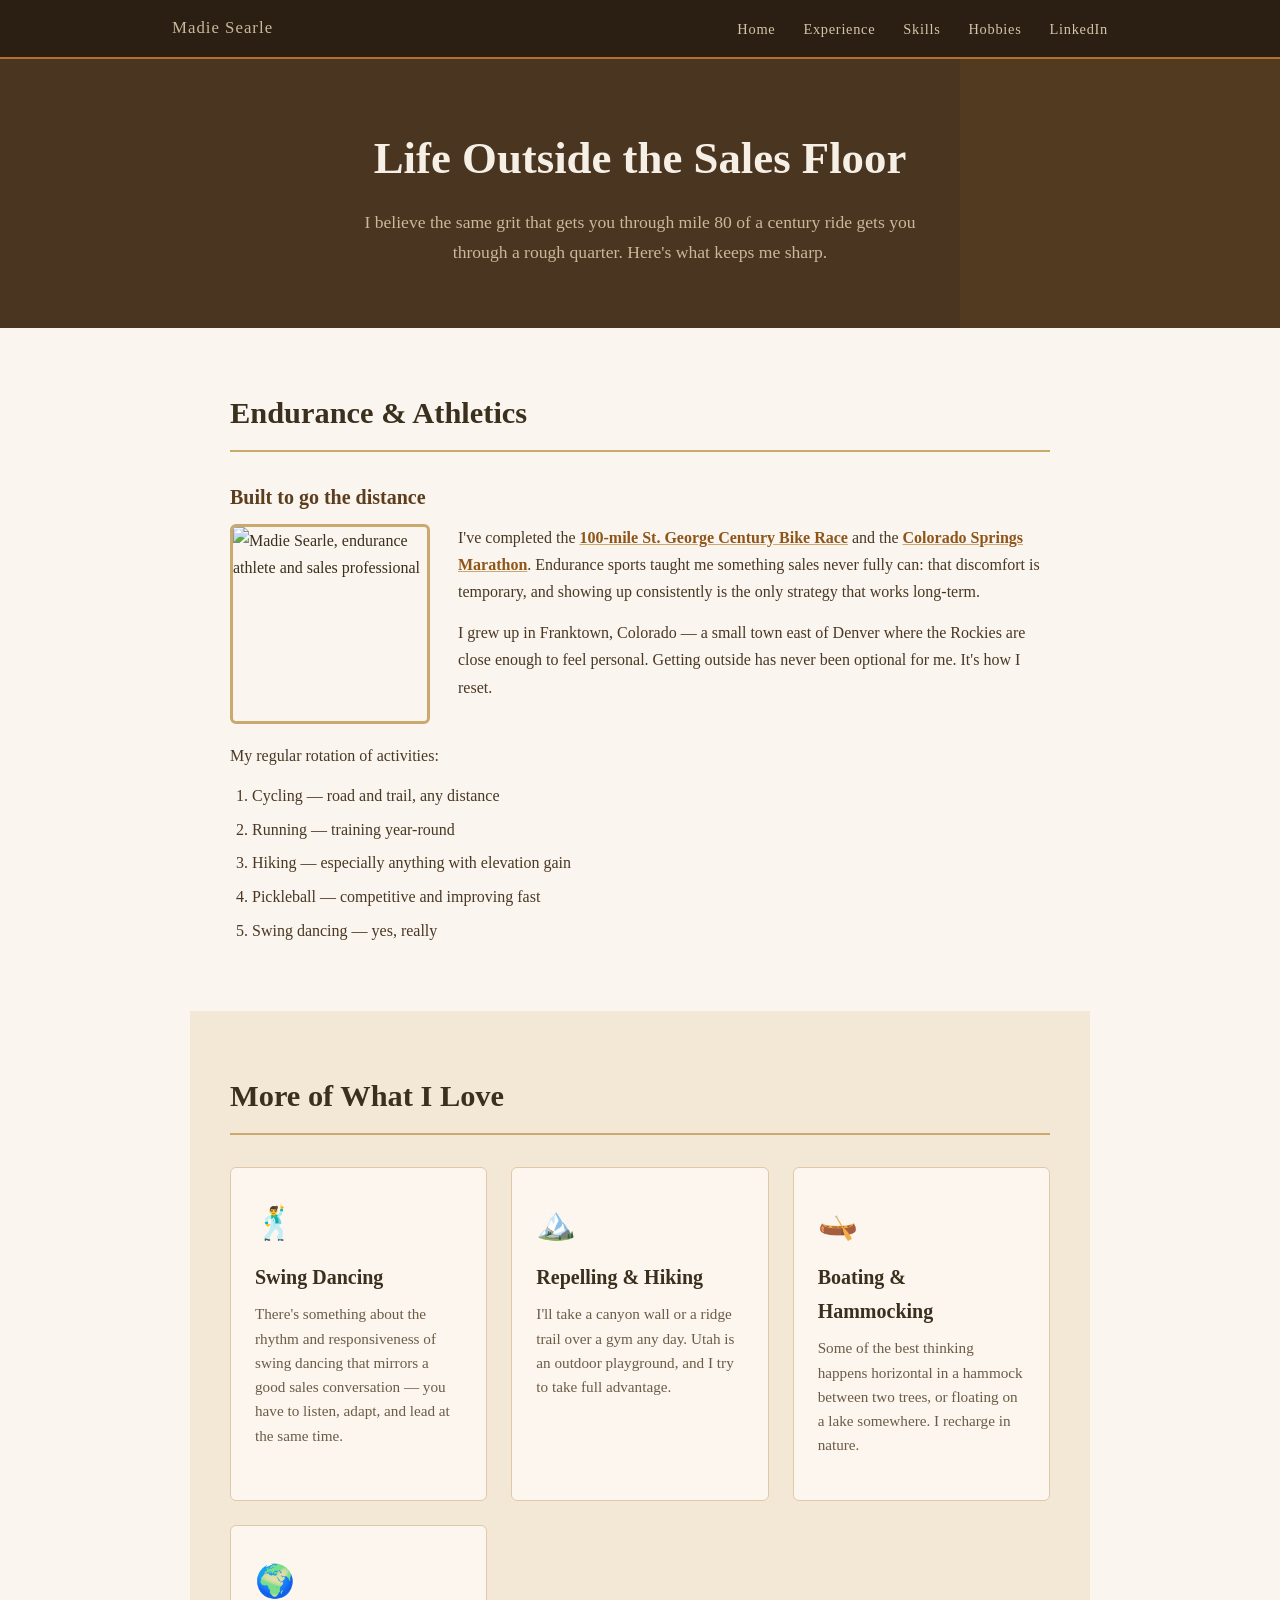
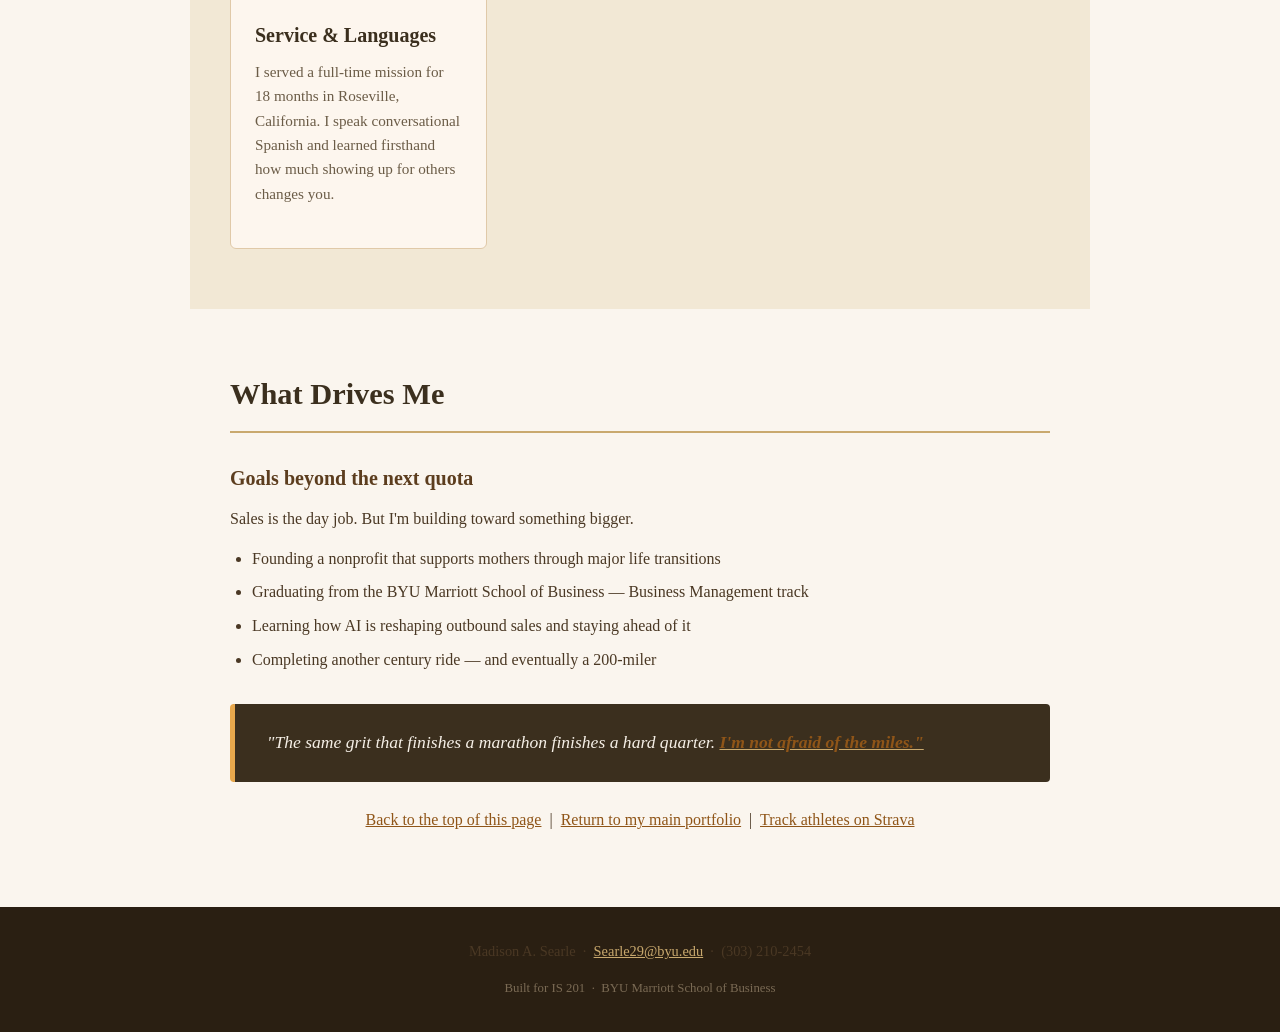
==== hobbies.html @ 1a2163f2 "Add files via upload" ====
<!DOCTYPE html>
<html lang="en">
<head>
  <meta charset="UTF-8">
  <meta name="viewport" content="width=device-width, initial-scale=1.0">
  <title>Madie Searle — Hobbies &amp; Life Outside Work</title>
  <link rel="stylesheet" href="styles.css">

  <!-- Internal style block on second page (Chapter 24 requirement) -->
  <style>
    #hobbies-hero {
      background-color: #4a3520;
      color: #f5efe6;
      padding: 120px 40px 60px;
      text-align: center;
      position: relative;
    }

    #hobbies-hero h1 {
      font-size: 2.8rem;
      color: #f5efe6;
      margin-bottom: 12px;
    }

    #hobbies-hero p {
      color: #c9b89a;
      font-size: 1.1rem;
      max-width: 580px;
      margin: 0 auto;
    }

    .hobby-grid {
      display: grid;
      grid-template-columns: repeat(auto-fit, minmax(240px, 1fr));
      gap: 24px;
      margin-top: 32px;
    }

    .hobby-card {
      background-color: #fdf6ee;
      border: 1px solid #e0c9a8;
      border-radius: 6px;
      padding: 28px 24px;
      position: relative;
    }

    .hobby-card h3 {
      color: #3b2f1e;
      margin-bottom: 8px;
    }

    .hobby-card p {
      color: #6b5c47;
      font-size: 0.95rem;
      line-height: 1.6;
    }

    .hobby-icon {
      font-size: 2rem;
      margin-bottom: 10px;
      display: block;
    }
  </style>
</head>
<body>

  <!-- ========== FIXED NAVIGATION ========== -->
  <nav id="main-nav">
    <div class="nav-inner">
      <span class="nav-logo">Madie Searle</span>
      <ul>
        <li><a href="index.html">Home</a></li>
        <li><a href="index.html#experience">Experience</a></li>
        <li><a href="index.html#skills">Skills</a></li>
        <li><a href="hobbies.html">Hobbies</a></li>
        <li><a href="https://www.linkedin.com/in/madie-searle-993b582a9" target="_blank">LinkedIn</a></li>
      </ul>
    </div>
  </nav>

  <!-- ========== HERO ========== -->
  <header id="hobbies-hero">
    <div class="hero-accent"></div>
    <h1>Life Outside the Sales Floor</h1>
    <p>
      I believe the same grit that gets you through mile 80 of a century ride gets you through a rough quarter.
      Here's what keeps me sharp.
    </p>
  </header>

  <!-- ========== MAIN CONTENT ========== -->
  <main>

    <!-- ========== ENDURANCE SECTION ========== -->
    <!-- Endurance sports: biggest part of her identity outside work -->
    <section id="endurance" class="section section-light">
      <h2>Endurance &amp; Athletics</h2>
      <h3>Built to go the distance</h3>

      <div class="floated-block">
        <!-- Floated image with text wrap -->
        <img
          src="images/Madie.png"
          alt="Madie Searle, endurance athlete and sales professional"
          width="200"
          height="200"
          class="floated-img"
        >
        <p>
          I've completed the <span class="emphasis">100-mile St. George Century Bike Race</span> and the
          <span class="emphasis">Colorado Springs Marathon</span>. Endurance sports taught me something sales never fully can:
          that discomfort is temporary, and showing up consistently is the only strategy that works long-term.
        </p>
        <p>
          I grew up in Franktown, Colorado — a small town east of Denver where the Rockies are close enough to feel personal.
          Getting outside has never been optional for me. It's how I reset.
        </p>
        <br>
        <p id="activities-anchor">My regular rotation of activities:</p>
      </div>

      <!-- Ordered list: ranked by how often she does them -->
      <ol class="styled-list">
        <li>Cycling — road and trail, any distance</li>
        <li>Running — training year-round</li>
        <li>Hiking — especially anything with elevation gain</li>
        <li>Pickleball — competitive and improving fast</li>
        <li>Swing dancing — yes, really</li>
      </ol>
    </section>

    <!-- ========== HOBBY CARDS ========== -->
    <!-- Additional hobbies in card format -->
    <section id="more-hobbies" class="section section-warm">
      <h2>More of What I Love</h2>

      <div class="hobby-grid">

        <div class="hobby-card" id="dancing-card">
          <span class="hobby-icon">🕺</span>
          <h3>Swing Dancing</h3>
          <p>
            There's something about the rhythm and responsiveness of swing dancing that mirrors a good sales conversation — 
            you have to listen, adapt, and lead at the same time.
          </p>
        </div>

        <div class="hobby-card">
          <span class="hobby-icon">🏔️</span>
          <h3>Repelling &amp; Hiking</h3>
          <p>
            I'll take a canyon wall or a ridge trail over a gym any day. Utah is an outdoor playground, and I try to take full advantage.
          </p>
        </div>

        <div class="hobby-card">
          <span class="hobby-icon">🛶</span>
          <h3>Boating &amp; Hammocking</h3>
          <p>
            Some of the best thinking happens horizontal in a hammock between two trees, or floating on a lake somewhere.
            I recharge in nature.
          </p>
        </div>

        <div class="hobby-card">
          <span class="hobby-icon">🌍</span>
          <h3>Service &amp; Languages</h3>
          <p>
            I served a full-time mission for 18 months in Roseville, California. I speak conversational Spanish and 
            learned firsthand how much showing up for others changes you.
          </p>
        </div>

      </div>
    </section>

    <!-- ========== VALUES SECTION ========== -->
    <!-- What drives her -->
    <section id="values" class="section section-light">
      <h2>What Drives Me</h2>
      <h3>Goals beyond the next quota</h3>

      <p>Sales is the day job. But I'm building toward something bigger.</p>

      <ul class="styled-list">
        <li>Founding a nonprofit that supports mothers through major life transitions</li>
        <li>Graduating from the BYU Marriott School of Business — Business Management track</li>
        <li>Learning how AI is reshaping outbound sales and staying ahead of it</li>
        <li>Completing another century ride — and eventually a 200-miler</li>
      </ul>

      <div class="callout-box" style="margin-top: 32px;">
        <p>
          "The same grit that finishes a marathon finishes a hard quarter.
          <span class="emphasis">I'm not afraid of the miles."</span>
        </p>
      </div>

      <!-- Anchor link back to top of page -->
      <p style="margin-top: 24px; text-align: center;">
        <a href="#endurance">Back to the top of this page</a> &nbsp;|&nbsp;
        <a href="index.html">Return to my main portfolio</a> &nbsp;|&nbsp;
        <a href="https://www.strava.com" target="_blank">Track athletes on Strava</a>
      </p>
    </section>

  </main>

  <!-- ========== FOOTER ========== -->
  <footer id="main-footer">
    <p>Madison A. Searle &nbsp;·&nbsp; <a href="mailto:searle29@byu.edu">Searle29@byu.edu</a> &nbsp;·&nbsp; (303) 210-2454</p>
    <p class="footer-small">Built for IS 201 &nbsp;·&nbsp; BYU Marriott School of Business</p>
  </footer>

</body>
</html>
---- styles.css ----
/* ============================================================
   styles.css — Madison Searle Personal Portfolio
   Warm earthy palette: deep walnut, clay, parchment, sage
   ============================================================ */

/* ── RESET & BASE ── */
* {
  box-sizing: border-box;
  margin: 0;
  padding: 0;
}

body {
  font-family: Georgia, 'Times New Roman', serif;
  background-color: #faf5ee;
  color: #3b2f1e;
  line-height: 1.7;
  font-size: 16px;
}

/* ── TYPOGRAPHY SCALE ── */
h1, h2, h3 {
  font-family: 'Palatino Linotype', Palatino, Georgia, serif;
  color: #3b2f1e;
}

h2 {
  font-size: 1.9rem;
  border-bottom: 2px solid #c9a96e;
  padding-bottom: 10px;
  margin-bottom: 28px;
}

h3 {
  font-size: 1.25rem;
  margin-bottom: 10px;
  color: #5c3d1e;
}

p {
  margin-bottom: 14px;
  color: #4a3824;
}

/* ── FIXED NAVIGATION ── */
/* Nav stays visible on scroll using position: fixed */
#main-nav {
  position: fixed;
  top: 0;
  left: 0;
  width: 100%;
  background-color: #2a1f12;
  z-index: 100;
  border-bottom: 2px solid #b5712a;
}

.nav-inner {
  max-width: 1000px;
  margin: 0 auto;
  padding: 14px 32px;
  display: flex;
  align-items: center;
  justify-content: space-between;
}

.nav-logo {
  color: #c9b89a;
  font-size: 1.05rem;
  font-family: 'Palatino Linotype', Palatino, Georgia, serif;
  letter-spacing: 0.06em;
}

#main-nav ul {
  list-style: none;
  display: flex;
  gap: 28px;
}

#main-nav ul li a {
  color: #d4c4a8;
  text-decoration: none;
  font-size: 0.9rem;
  letter-spacing: 0.05em;
  transition: color 0.2s;
}

/* ── LINK STATES (pseudo-classes required) ── */
#main-nav ul li a:hover {
  color: #e8a84c;
}

#main-nav ul li a:visited {
  color: #b8a88c;
}

a {
  color: #8f5518;
  text-decoration: underline;
}

a:hover {
  color: #b5712a;
  text-decoration: none;
}

a:visited {
  color: #7a4a30;
}

/* ── HERO PHOTO ── */
.hero-photo {
  border-radius: 50%;
  border: 4px solid #c9a96e;
  margin-bottom: 20px;
  display: block;
  margin-left: auto;
  margin-right: auto;
  object-fit: cover;
}

.hero-content {
  position: relative;
  z-index: 2;
  max-width: 700px;
  margin: 0 auto;
}

.hero-sub {
  color: #d4c4a8;
  font-size: 1rem;
  margin-bottom: 24px;
  line-height: 1.6;
}

/* ── HERO ACCENT: absolute positioned decorative element ── */
/* Uses position: absolute and z-index to sit behind content */
.hero-accent {
  position: absolute;
  top: 0;
  right: 0;
  width: 320px;
  height: 100%;
  background-color: rgba(181, 113, 42, 0.08);
  z-index: 1;
  pointer-events: none;
}

/* ── SECTIONS ── */
.section {
  max-width: 900px;
  margin: 0 auto;
  padding: 60px 40px;
}

/* Section background color variations */
.section-light {
  background-color: #faf5ee;
}

.section-warm {
  background-color: #f2e8d5;
}

/* ── ID SELECTOR: about grid ── */
/* Demonstrates #id selector in CSS */
#about .about-grid {
  display: grid;
  grid-template-columns: 1fr 300px;
  gap: 48px;
  align-items: start;
}

/* ── STAT CARDS ── */
.about-stats {
  display: flex;
  flex-direction: column;
  gap: 16px;
}

.stat-card {
  background-color: #3b2f1e;
  color: #f5efe6;
  padding: 20px 24px;
  border-radius: 4px;
  text-align: center;
  /* Box model: explicit margin, padding, and border all set */
  margin: 4px 0;
  border: 2px solid #c9a96e;
}

.stat-num {
  display: block;
  font-size: 2.2rem;
  font-family: 'Palatino Linotype', Palatino, Georgia, serif;
  color: #e8a84c;
  font-weight: bold;
}

.stat-label {
  font-size: 0.85rem;
  color: #c9b89a;
  line-height: 1.4;
}

/* ── JOB CARDS ── */
.job-card {
  background-color: #fdf6ee;
  border-left: 4px solid #b5712a;
  padding: 24px 28px;
  margin-bottom: 24px;
  border-radius: 0 4px 4px 0;
}

.job-header {
  margin-bottom: 12px;
}

.job-meta {
  font-size: 0.88rem;
  color: #8f7055;
  display: block;
  margin-top: 4px;
}

.job-card ul {
  padding-left: 20px;
  color: #4a3824;
}

.job-card ul li {
  margin-bottom: 6px;
  line-height: 1.6;
}

/* ── SKILLS SECTION ── */
.skills-columns {
  display: grid;
  grid-template-columns: 1fr 1fr;
  gap: 48px;
  margin-bottom: 40px;
}

/* ── LISTS ── */
/* Ordered and unordered lists styled intentionally */
ol.styled-list, ul.styled-list {
  padding-left: 22px;
  color: #4a3824;
}

ol.styled-list li, ul.styled-list li {
  margin-bottom: 8px;
  line-height: 1.6;
}

/* Skills lists in two-column layout */
.skills-columns ol, .skills-columns ul {
  padding-left: 20px;
  color: #4a3824;
}

.skills-columns li {
  margin-bottom: 7px;
}

/* ── EDUCATION BLOCK ── */
.education-block {
  background-color: #f2e8d5;
  border: 1px solid #d4b896;
  border-radius: 4px;
  padding: 28px 32px;
  margin-top: 32px;
}

.education-block p {
  margin-bottom: 6px;
}

/* ── ANCHOR SECTION ── */
.anchor-section {
  text-align: center;
  padding: 32px 40px;
}

/* ── FLOATED IMAGE (Chapter 25 requirement) ── */
.floated-block {
  overflow: hidden;
}

.floated-img {
  float: left;
  margin: 0 28px 16px 0;
  border-radius: 6px;
  border: 3px solid #c9a96e;
  object-fit: cover;
}

/* ── CALLOUT BOX ── */
.callout-box {
  background-color: #3b2f1e;
  color: #f5efe6;
  padding: 24px 32px;
  border-radius: 4px;
  border-left: 5px solid #e8a84c;
  font-style: italic;
  font-size: 1.1rem;
}

.callout-box p {
  color: #f5efe6;
  margin-bottom: 0;
}

/* ── CLASS SELECTORS ── */
/* .emphasis: inline highlight */
.emphasis {
  color: #8f5518;
  font-weight: bold;
  /* text-decoration applied to a non-link element */
  text-decoration: underline;
  text-decoration-color: #c9a96e;
}

/* .highlight-text: used in hero */
.highlight-text {
  color: #e8a84c;
  font-style: italic;
}

/* ── POSITION: RELATIVE demo ── */
/* The #dancing-card has a relative position for badge placement */
#dancing-card {
  position: relative;
}

/* ── FOOTER ── */
#main-footer {
  background-color: #2a1f12;
  color: #c9b89a;
  text-align: center;
  padding: 32px 40px;
  margin-top: 0;
  font-size: 0.9rem;
}

#main-footer a {
  color: #c9a96e;
}

#main-footer a:hover {
  color: #e8a84c;
}

.footer-small {
  font-size: 0.8rem;
  color: #7a6a54;
  margin-top: 6px;
  margin-bottom: 0;
}

/* ── RESPONSIVE: simple mobile stack ── */
@media (max-width: 700px) {
  #about .about-grid {
    grid-template-columns: 1fr;
  }

  .skills-columns {
    grid-template-columns: 1fr;
  }

  .section {
    padding: 48px 20px;
  }

  .nav-inner {
    flex-direction: column;
    gap: 10px;
  }

  #main-nav ul {
    gap: 14px;
    flex-wrap: wrap;
    justify-content: center;
  }
}
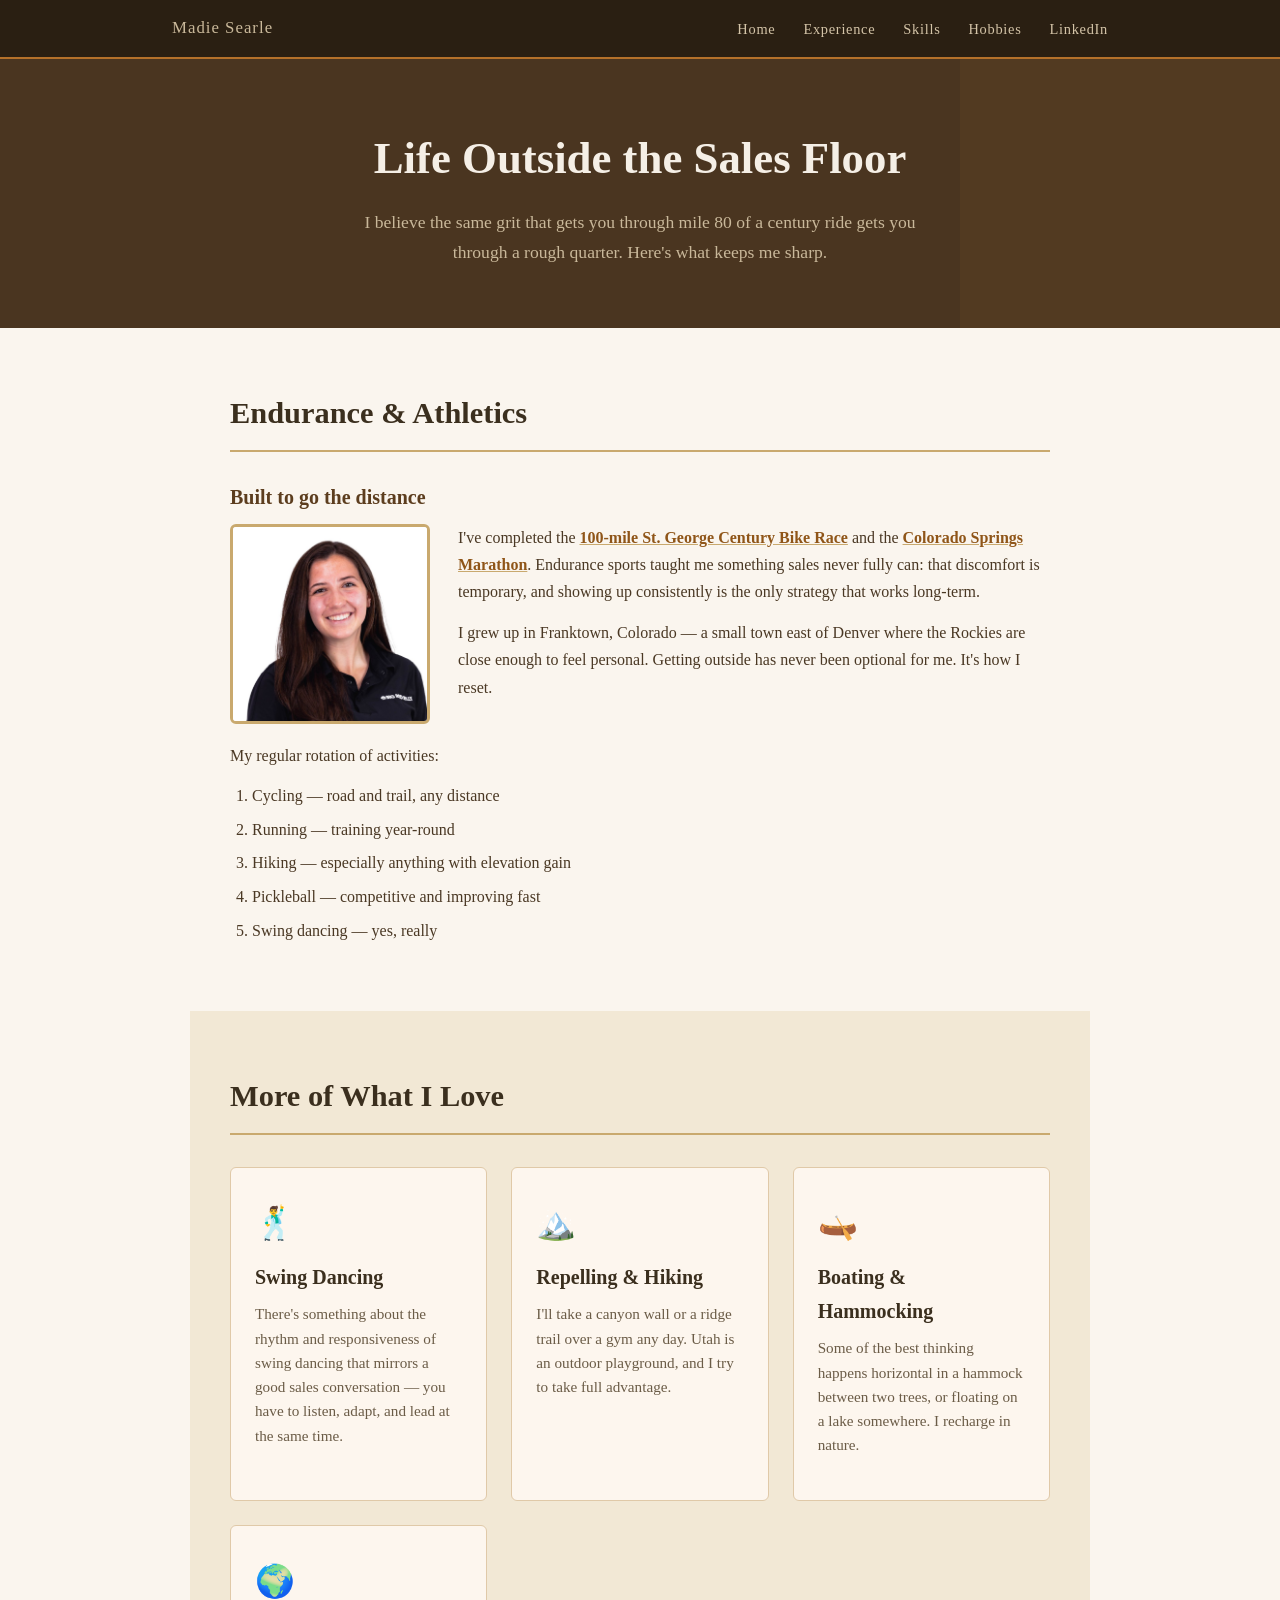
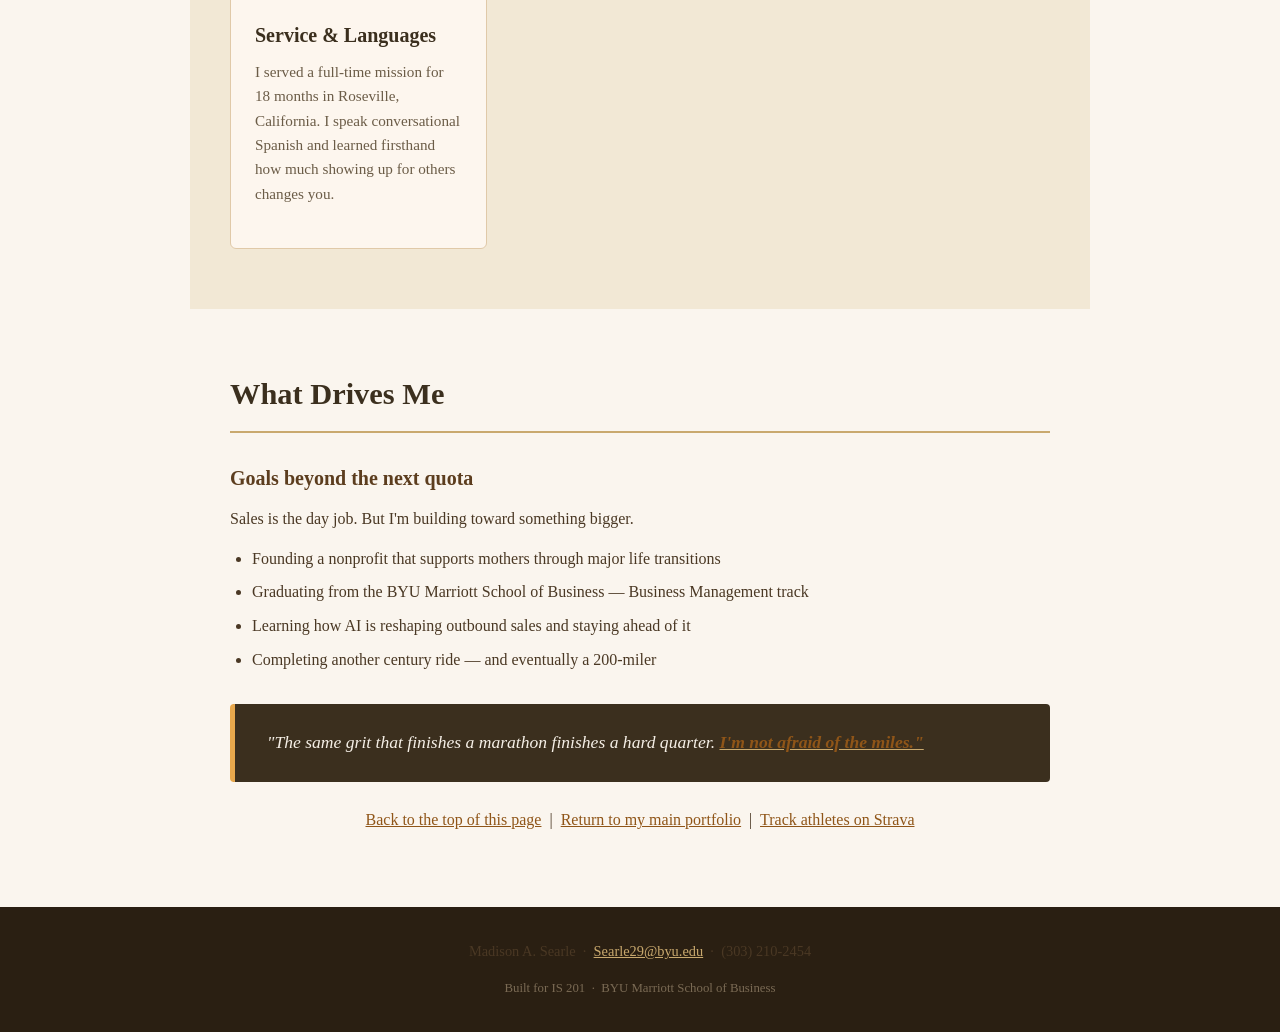
==== commit 7957fe90: "Update hobbies.html" ====
--- a/hobbies.html
+++ b/hobbies.html
@@ -100,7 +100,7 @@
       <div class="floated-block">
         <!-- Floated image with text wrap -->
         <img
-          src="images/Madie.png"
+          src="Madie.png"
           alt="Madie Searle, endurance athlete and sales professional"
           width="200"
           height="200"
